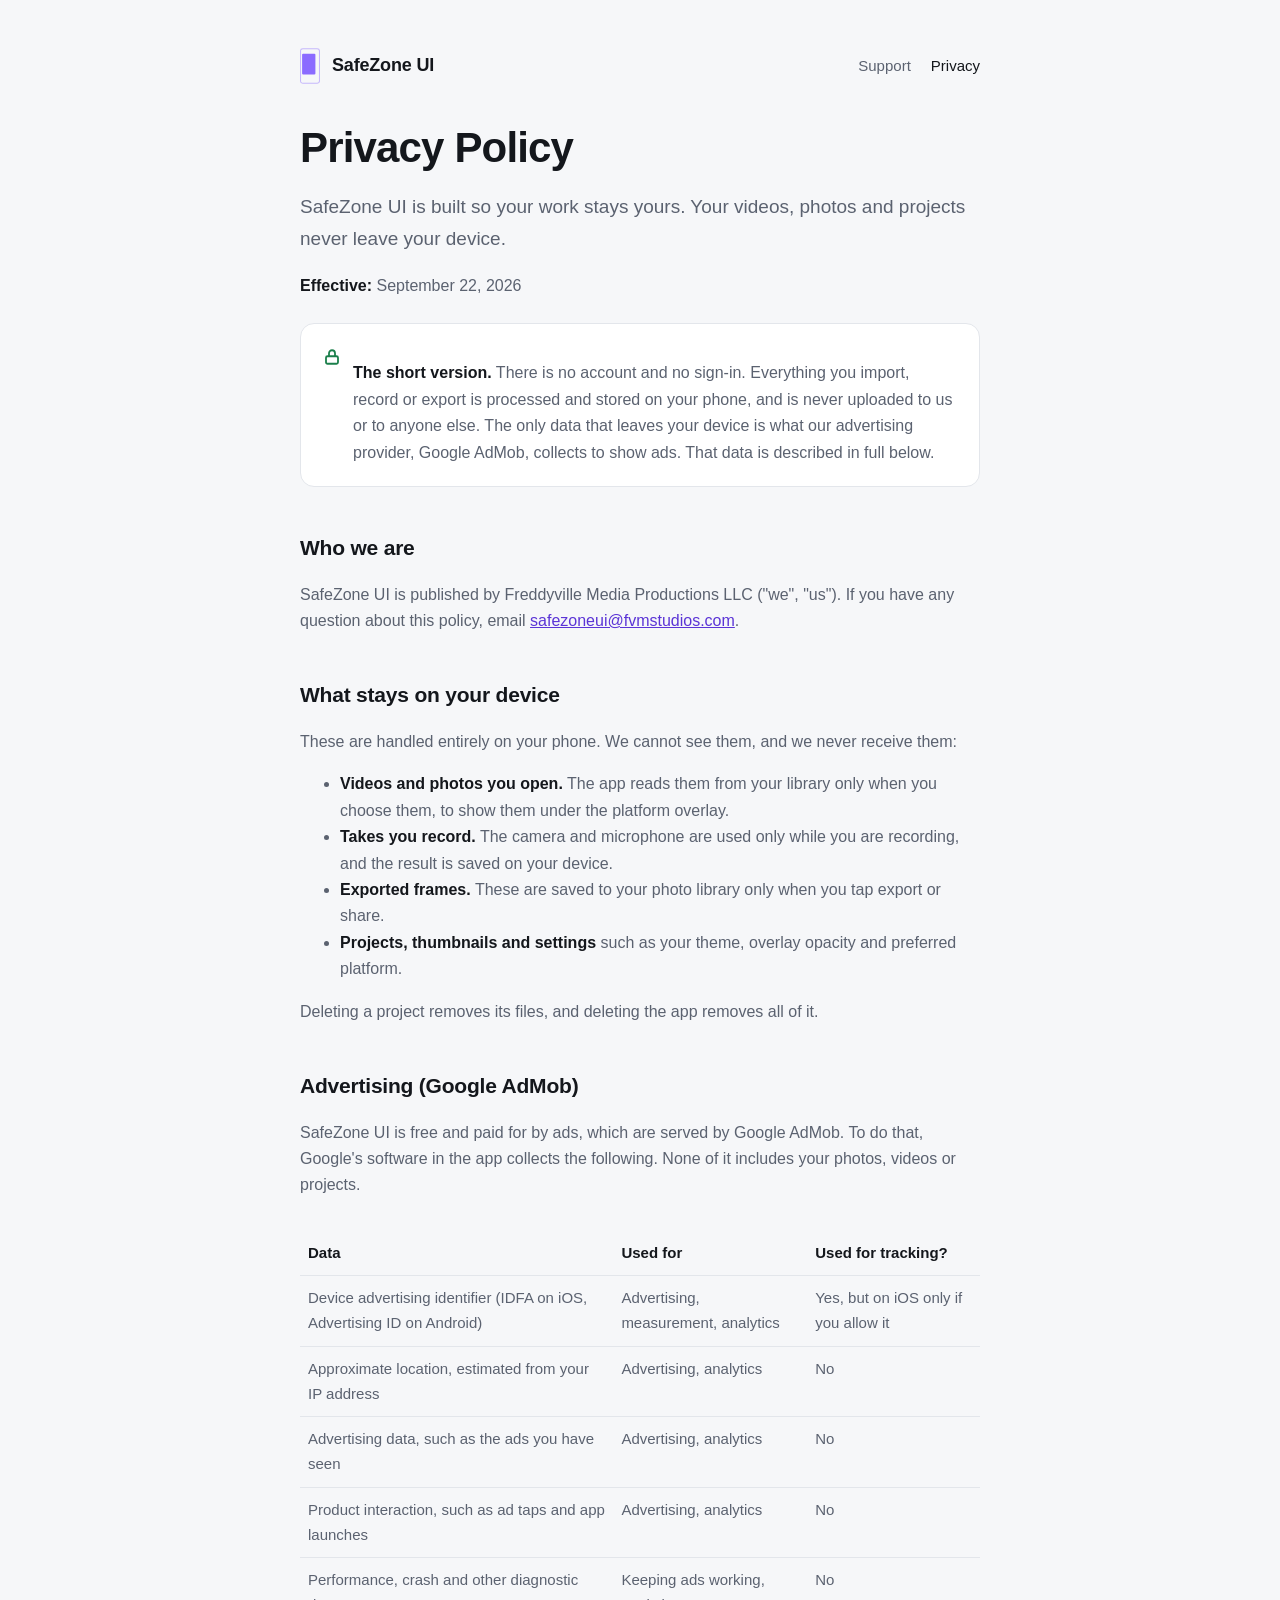
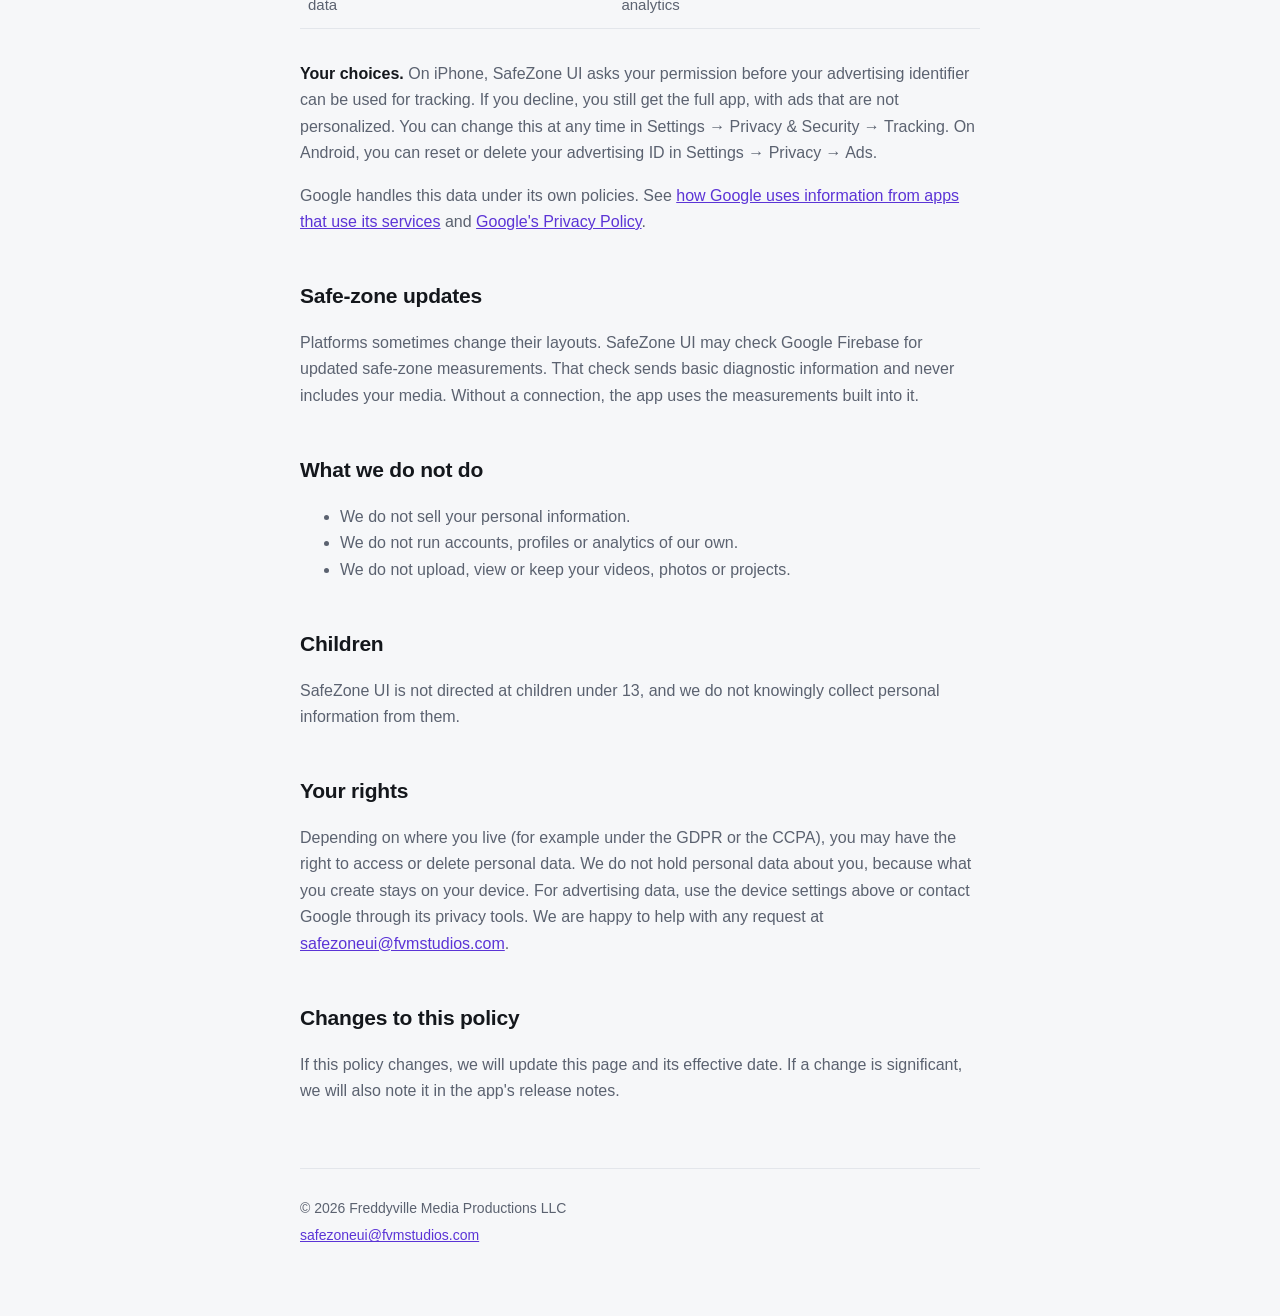
==== privacy.html @ ad87116c "Support and privacy pages for SafeZone UI" ====
<!doctype html>
<html lang="en">
<head>
<meta charset="utf-8">
<meta name="viewport" content="width=device-width, initial-scale=1">
<title>Privacy Policy · SafeZone UI</title>
<meta name="description" content="How SafeZone UI handles your data: your videos and photos never leave your device.">
<link rel="icon" href="mark.svg" type="image/svg+xml">
<link rel="stylesheet" href="style.css">
</head>
<body>
<div class="wrap">
  <header>
    <a href="./"><img class="mark" src="mark.svg" alt=""><span class="brand">SafeZone UI</span></a>
    <nav aria-label="Site"><a href="./">Support</a><a href="privacy.html" aria-current="page">Privacy</a></nav>
  </header>

  <main>
    <h1>Privacy Policy</h1>
    <p class="lede">SafeZone UI is built so your work stays yours. Your videos, photos and projects never leave your device.</p>
    <p><strong>Effective:</strong> September 22, 2026</p>

    <div class="card promise">
      <svg width="18" height="18" viewBox="0 0 24 24" fill="none" stroke="currentColor" stroke-width="2.4" aria-hidden="true"><rect x="4" y="11" width="16" height="10" rx="2"/><path d="M8 11V7a4 4 0 0 1 8 0v4"/></svg>
      <p><strong>The short version.</strong> There is no account and no sign-in. Everything you import, record or export is processed and stored on your phone, and is never uploaded to us or to anyone else. The only data that leaves your device is what our advertising provider, Google AdMob, collects to show ads. That data is described in full below.</p>
    </div>

    <h2>Who we are</h2>
    <p>SafeZone UI is published by Freddyville Media Productions LLC ("we", "us"). If you have any question about this policy, email <a href="mailto:safezoneui@fvmstudios.com">safezoneui@fvmstudios.com</a>.</p>

    <h2>What stays on your device</h2>
    <p>These are handled entirely on your phone. We cannot see them, and we never receive them:</p>
    <ul>
      <li><strong>Videos and photos you open.</strong> The app reads them from your library only when you choose them, to show them under the platform overlay.</li>
      <li><strong>Takes you record.</strong> The camera and microphone are used only while you are recording, and the result is saved on your device.</li>
      <li><strong>Exported frames.</strong> These are saved to your photo library only when you tap export or share.</li>
      <li><strong>Projects, thumbnails and settings</strong> such as your theme, overlay opacity and preferred platform.</li>
    </ul>
    <p>Deleting a project removes its files, and deleting the app removes all of it.</p>

    <h2>Advertising (Google AdMob)</h2>
    <p>SafeZone UI is free and paid for by ads, which are served by Google AdMob. To do that, Google's software in the app collects the following. None of it includes your photos, videos or projects.</p>
    <div class="table-scroll">
    <table>
      <thead><tr><th scope="col">Data</th><th scope="col">Used for</th><th scope="col">Used for tracking?</th></tr></thead>
      <tbody>
        <tr><td>Device advertising identifier (IDFA on iOS, Advertising ID on Android)</td><td>Advertising, measurement, analytics</td><td>Yes, but on iOS only if you allow it</td></tr>
        <tr><td>Approximate location, estimated from your IP address</td><td>Advertising, analytics</td><td>No</td></tr>
        <tr><td>Advertising data, such as the ads you have seen</td><td>Advertising, analytics</td><td>No</td></tr>
        <tr><td>Product interaction, such as ad taps and app launches</td><td>Advertising, analytics</td><td>No</td></tr>
        <tr><td>Performance, crash and other diagnostic data</td><td>Keeping ads working, analytics</td><td>No</td></tr>
      </tbody>
    </table>
    </div>
    <p><strong>Your choices.</strong> On iPhone, SafeZone UI asks your permission before your advertising identifier can be used for tracking. If you decline, you still get the full app, with ads that are not personalized. You can change this at any time in Settings → Privacy &amp; Security → Tracking. On Android, you can reset or delete your advertising ID in Settings → Privacy → Ads.</p>
    <p>Google handles this data under its own policies. See <a href="https://policies.google.com/technologies/partner-sites">how Google uses information from apps that use its services</a> and <a href="https://policies.google.com/privacy">Google's Privacy Policy</a>.</p>

    <h2>Safe-zone updates</h2>
    <p>Platforms sometimes change their layouts. SafeZone UI may check Google Firebase for updated safe-zone measurements. That check sends basic diagnostic information and never includes your media. Without a connection, the app uses the measurements built into it.</p>

    <h2>What we do not do</h2>
    <ul>
      <li>We do not sell your personal information.</li>
      <li>We do not run accounts, profiles or analytics of our own.</li>
      <li>We do not upload, view or keep your videos, photos or projects.</li>
    </ul>

    <h2>Children</h2>
    <p>SafeZone UI is not directed at children under 13, and we do not knowingly collect personal information from them.</p>

    <h2>Your rights</h2>
    <p>Depending on where you live (for example under the GDPR or the CCPA), you may have the right to access or delete personal data. We do not hold personal data about you, because what you create stays on your device. For advertising data, use the device settings above or contact Google through its privacy tools. We are happy to help with any request at <a href="mailto:safezoneui@fvmstudios.com">safezoneui@fvmstudios.com</a>.</p>

    <h2>Changes to this policy</h2>
    <p>If this policy changes, we will update this page and its effective date. If a change is significant, we will also note it in the app's release notes.</p>
  </main>

  <footer>
    <p>© 2026 Freddyville Media Productions LLC</p>
    <p><a href="mailto:safezoneui@fvmstudios.com">safezoneui@fvmstudios.com</a></p>
  </footer>
</div>
</body>
</html>
---- style.css ----
:root {
  --bg: #F6F7F9; --surface: #FFFFFF; --border: #E3E6EB;
  --text: #14171C; --muted: #5B6270; --accent: #5B34D6; --accent-fill: #6D4AE8;
  --safe: #1B7F4B;
}
@media (prefers-color-scheme: dark) {
  :root {
    --bg: #08090B; --surface: #111318; --border: #23262E;
    --text: #F3F5F7; --muted: #A2A9B6; --accent: #A98BFF; --accent-fill: #6D4AE8;
    --safe: #4CD38A;
  }
}
* { box-sizing: border-box; }
html { -webkit-text-size-adjust: 100%; }
body {
  margin: 0; background: var(--bg); color: var(--text);
  font: 16px/1.65 -apple-system, BlinkMacSystemFont, "Segoe UI", Roboto, "Helvetica Neue", Arial, sans-serif;
}
.wrap { max-width: 720px; margin: 0 auto; padding: 48px 20px 64px; }
header { display: flex; align-items: center; gap: 12px; margin-bottom: 40px; }
header a { color: inherit; text-decoration: none; display: flex; align-items: center; gap: 12px; }
.mark { width: 20px; height: 36px; flex: none; }
.brand { font-weight: 650; font-size: 18px; letter-spacing: -0.01em; }
nav { margin-left: auto; display: flex; gap: 20px; font-size: 15px; }
nav a { color: var(--muted); text-decoration: none; }
nav a[aria-current="page"], nav a:hover { color: var(--text); }
h1 { font-size: clamp(30px, 6vw, 42px); line-height: 1.15; letter-spacing: -0.02em; margin: 0 0 16px; }
h2 { font-size: 21px; letter-spacing: -0.01em; margin: 44px 0 10px; }
h3 { font-size: 17px; margin: 28px 0 6px; }
p, li { color: var(--muted); }
strong, h1, h2, h3 { color: var(--text); }
a { color: var(--accent); }
.lede { font-size: 19px; }
.card { background: var(--surface); border: 1px solid var(--border); border-radius: 14px; padding: 20px 22px; margin: 24px 0; }
.card p:last-child { margin-bottom: 0; }
.promise { display: flex; gap: 12px; align-items: flex-start; }
.promise svg { flex: none; margin-top: 4px; color: var(--safe); }
.button { display: inline-block; background: var(--accent-fill); color: #fff; text-decoration: none; font-weight: 600;
  padding: 12px 20px; border-radius: 10px; }
.button:focus-visible, a:focus-visible { outline: 3px solid var(--accent); outline-offset: 3px; }
table { width: 100%; border-collapse: collapse; font-size: 15px; margin: 16px 0; }
th, td { text-align: left; padding: 10px 8px; border-bottom: 1px solid var(--border); vertical-align: top; }
th { color: var(--text); font-weight: 600; }
td { color: var(--muted); }
.table-scroll { overflow-x: auto; }
footer { margin-top: 64px; padding-top: 24px; border-top: 1px solid var(--border); font-size: 14px; color: var(--muted); }
footer p { margin: 4px 0; }
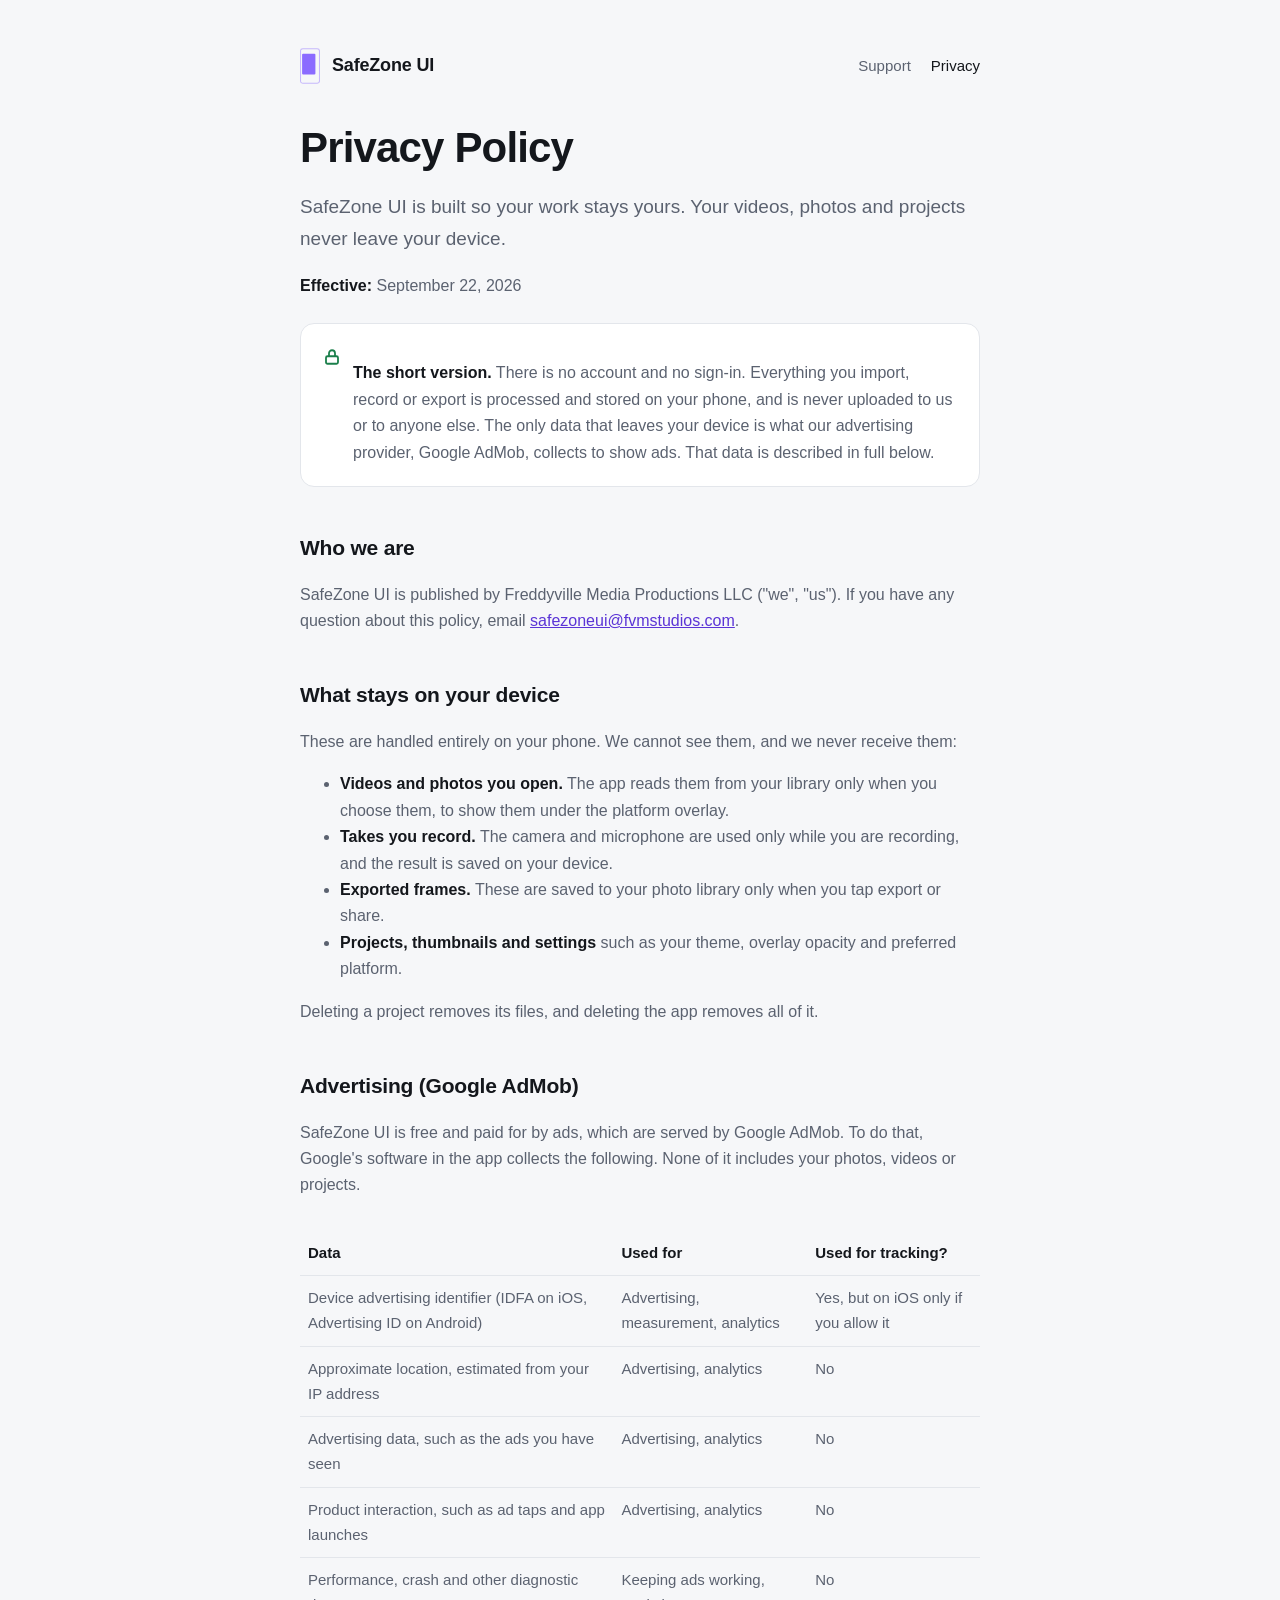
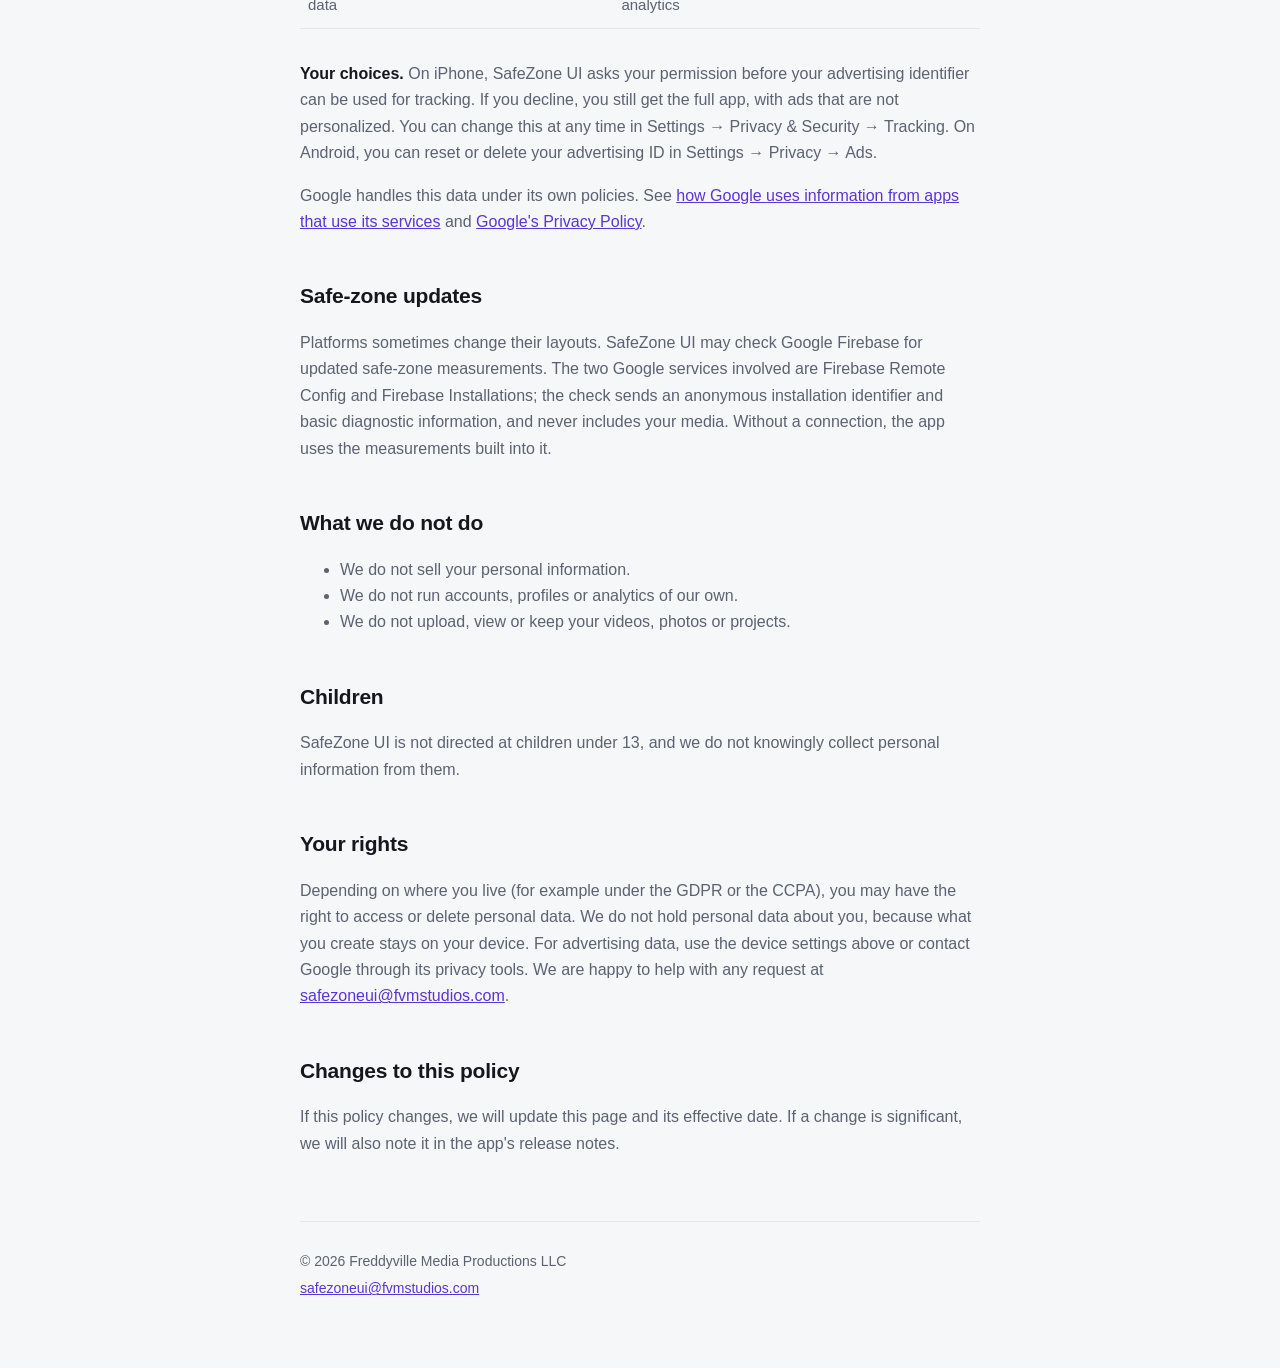
==== commit b8a6f201: "copy: describe overlays as reconstructions; name the Firebase services The support page called the o" ====
--- a/privacy.html
+++ b/privacy.html
@@ -56,7 +56,7 @@
     <p>Google handles this data under its own policies. See <a href="https://policies.google.com/technologies/partner-sites">how Google uses information from apps that use its services</a> and <a href="https://policies.google.com/privacy">Google's Privacy Policy</a>.</p>
 
     <h2>Safe-zone updates</h2>
-    <p>Platforms sometimes change their layouts. SafeZone UI may check Google Firebase for updated safe-zone measurements. That check sends basic diagnostic information and never includes your media. Without a connection, the app uses the measurements built into it.</p>
+    <p>Platforms sometimes change their layouts. SafeZone UI may check Google Firebase for updated safe-zone measurements. The two Google services involved are Firebase Remote Config and Firebase Installations; the check sends an anonymous installation identifier and basic diagnostic information, and never includes your media. Without a connection, the app uses the measurements built into it.</p>
 
     <h2>What we do not do</h2>
     <ul>
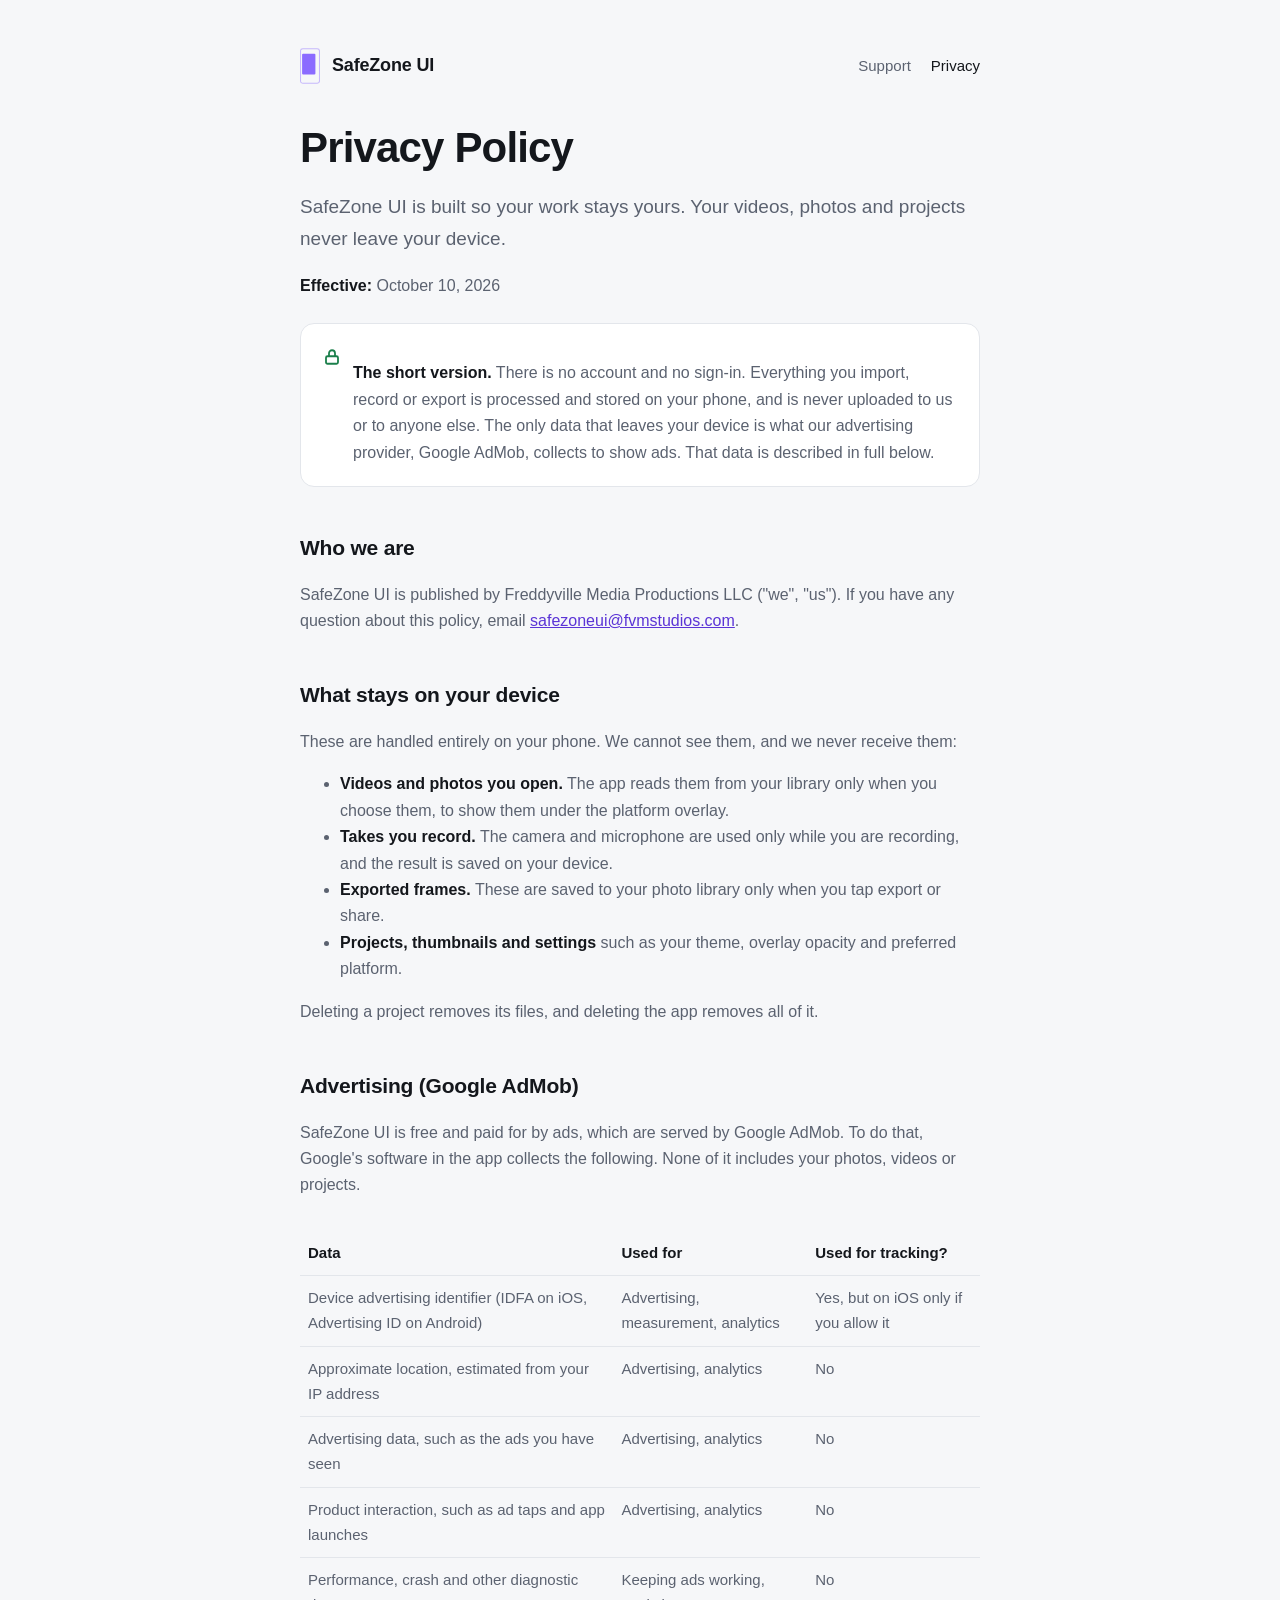
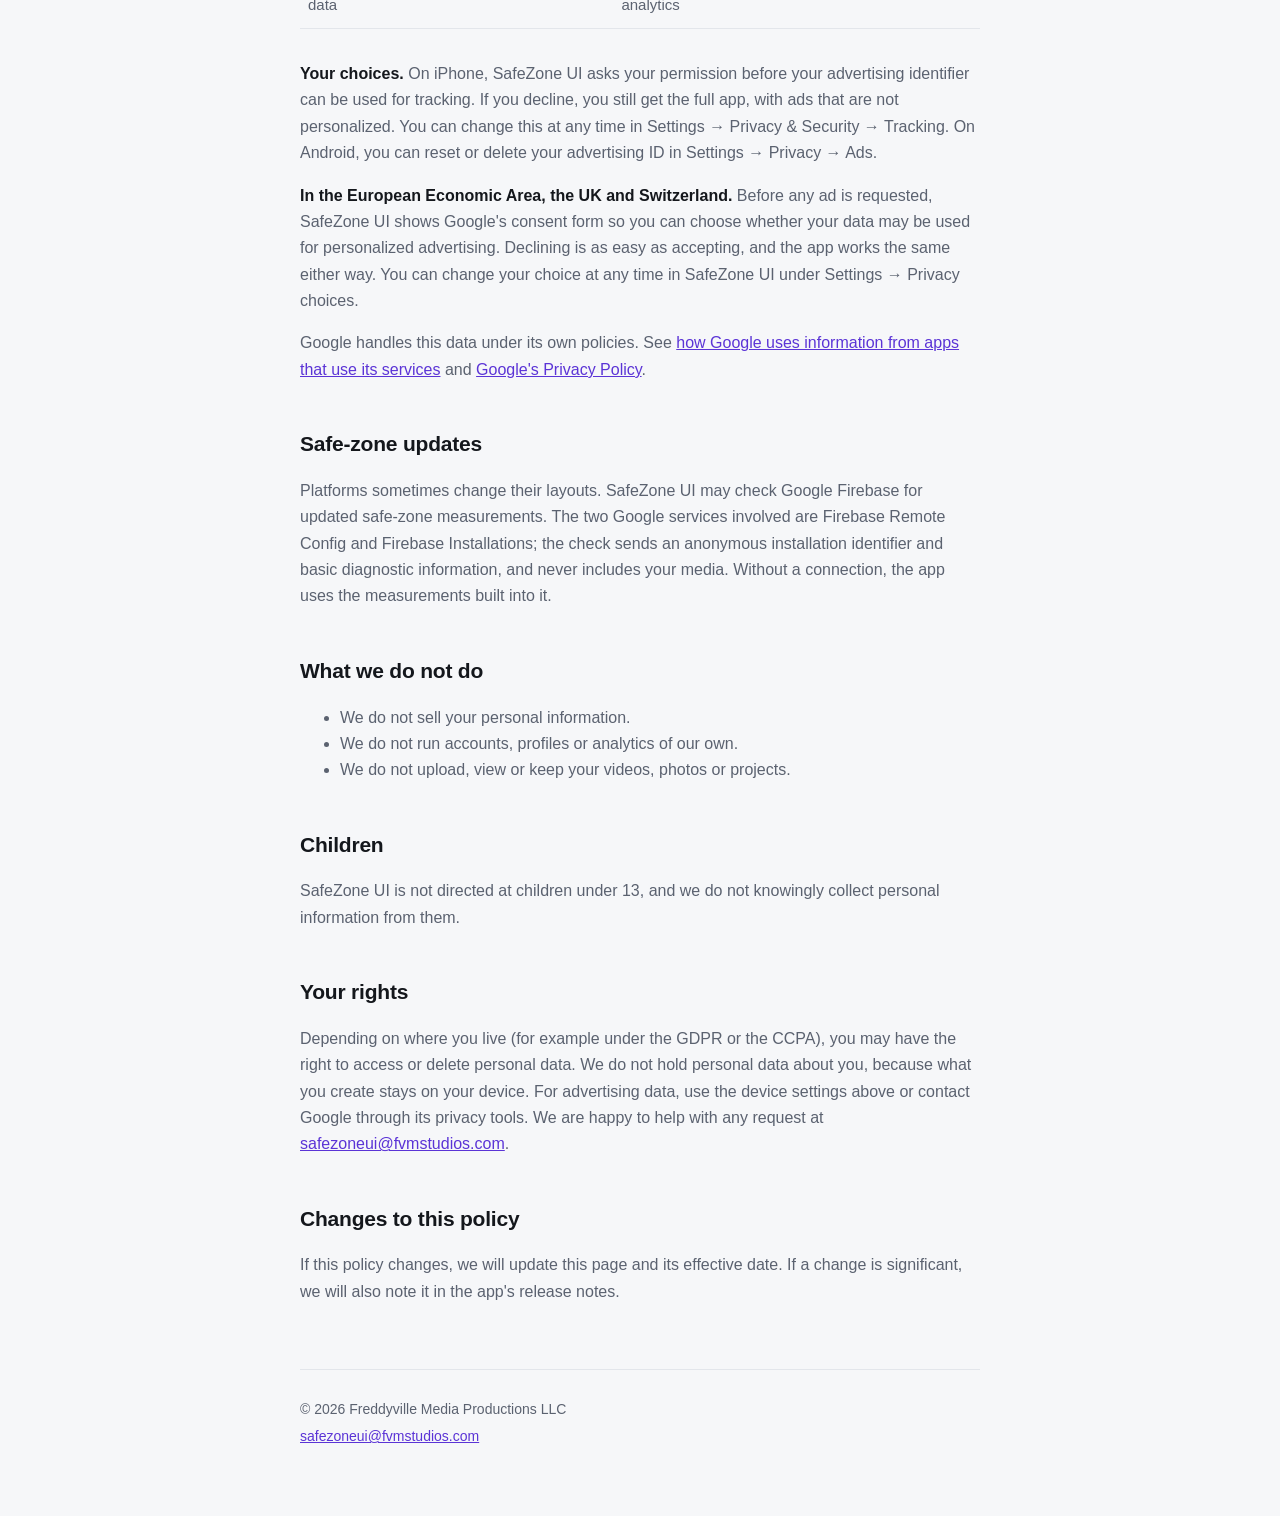
==== commit 87a08485: "privacy: describe the EEA/UK/CH consent choice and where to change it The app now shows Google's con" ====
--- a/privacy.html
+++ b/privacy.html
@@ -18,7 +18,7 @@
   <main>
     <h1>Privacy Policy</h1>
     <p class="lede">SafeZone UI is built so your work stays yours. Your videos, photos and projects never leave your device.</p>
-    <p><strong>Effective:</strong> September 22, 2026</p>
+    <p><strong>Effective:</strong> October 10, 2026</p>
 
     <div class="card promise">
       <svg width="18" height="18" viewBox="0 0 24 24" fill="none" stroke="currentColor" stroke-width="2.4" aria-hidden="true"><rect x="4" y="11" width="16" height="10" rx="2"/><path d="M8 11V7a4 4 0 0 1 8 0v4"/></svg>
@@ -53,6 +53,7 @@
     </table>
     </div>
     <p><strong>Your choices.</strong> On iPhone, SafeZone UI asks your permission before your advertising identifier can be used for tracking. If you decline, you still get the full app, with ads that are not personalized. You can change this at any time in Settings → Privacy &amp; Security → Tracking. On Android, you can reset or delete your advertising ID in Settings → Privacy → Ads.</p>
+    <p><strong>In the European Economic Area, the UK and Switzerland.</strong> Before any ad is requested, SafeZone UI shows Google's consent form so you can choose whether your data may be used for personalized advertising. Declining is as easy as accepting, and the app works the same either way. You can change your choice at any time in SafeZone UI under Settings → Privacy choices.</p>
     <p>Google handles this data under its own policies. See <a href="https://policies.google.com/technologies/partner-sites">how Google uses information from apps that use its services</a> and <a href="https://policies.google.com/privacy">Google's Privacy Policy</a>.</p>
 
     <h2>Safe-zone updates</h2>
